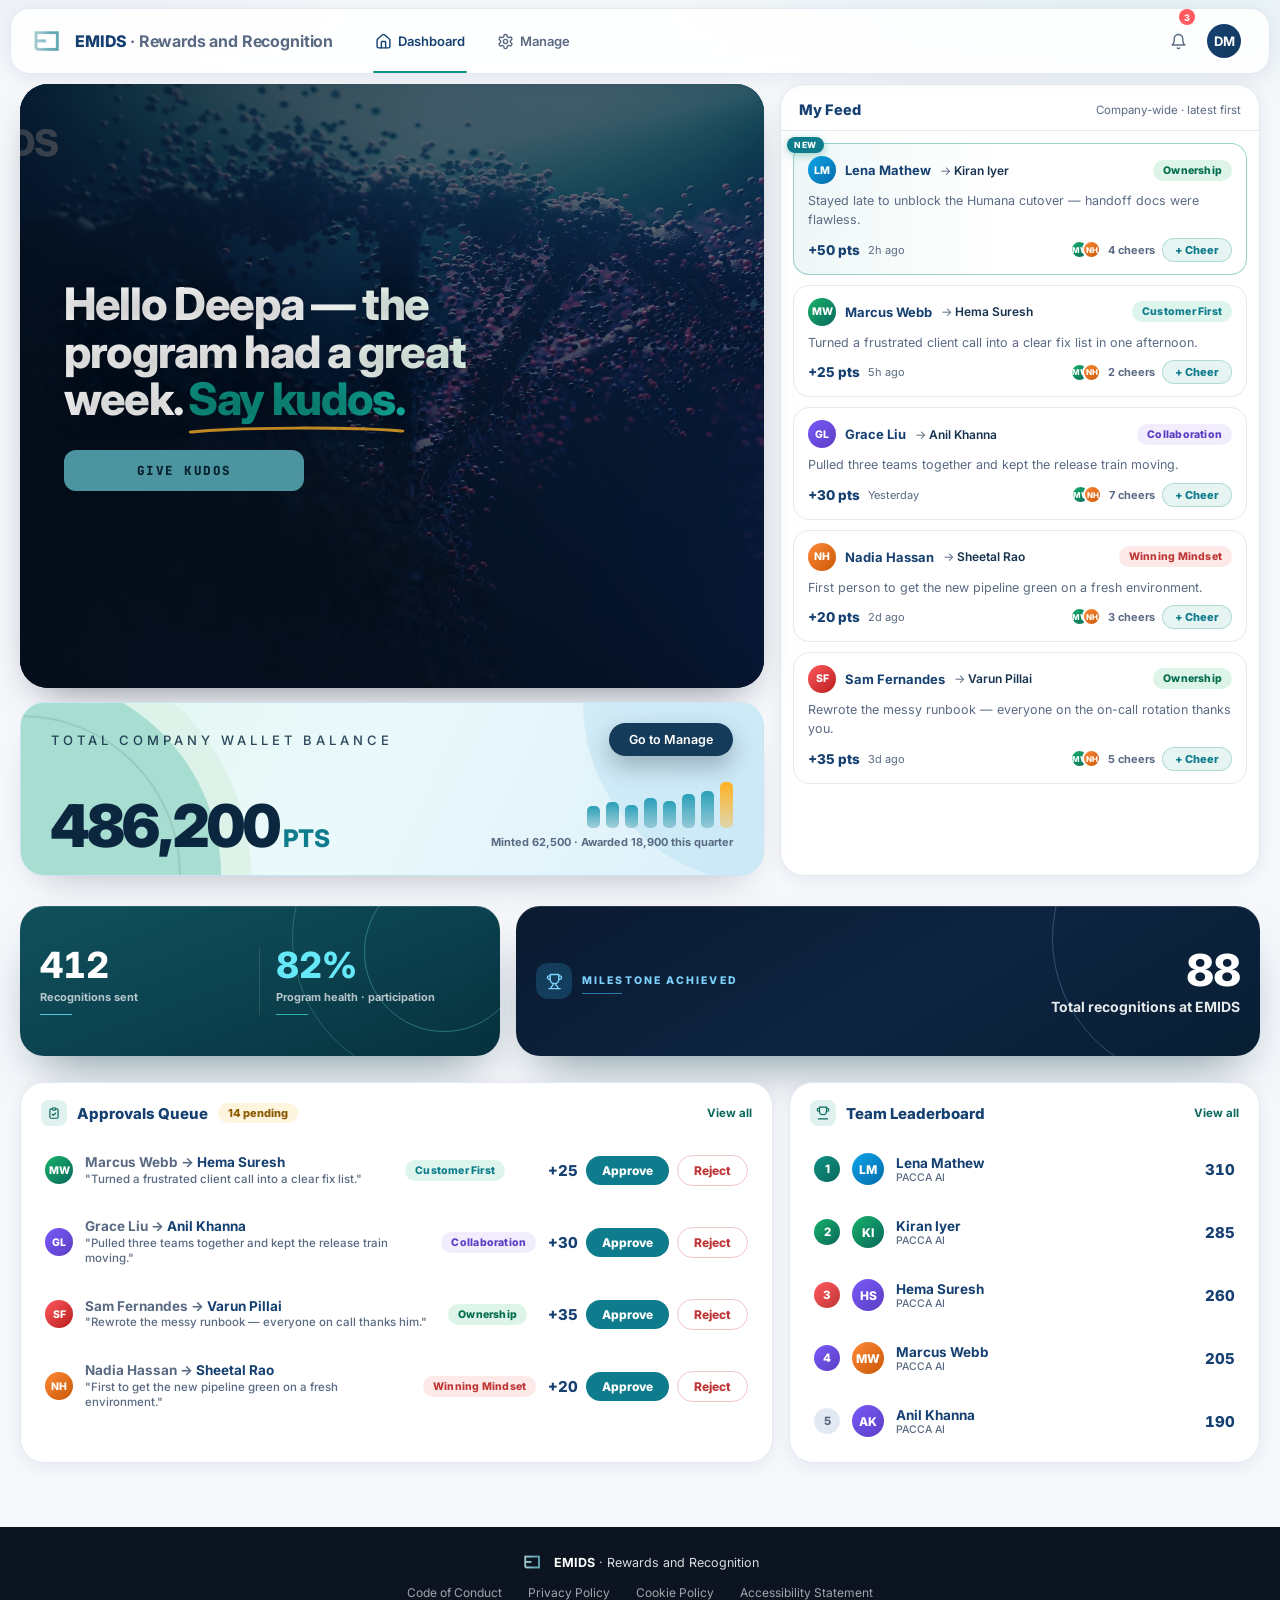
==== admin.html @ 4b15adf1 "EMIDS rewards portal - clickable dashboard wireframe (employee/leader/admin)" ====
<!doctype html>
<html lang="en">
<head>
<meta charset="utf-8">
<meta name="viewport" content="width=device-width, initial-scale=1">
<title>EMIDS · Rewards and Recognition</title>
<link rel="preconnect" href="https://fonts.googleapis.com">
<link rel="preconnect" href="https://fonts.gstatic.com" crossorigin>
<link href="https://fonts.googleapis.com/css2?family=Inter:wght@400;500;600;700;800;900&family=JetBrains+Mono:wght@700;800&display=swap" rel="stylesheet">
<link rel="stylesheet" href="css/wire.css">
</head>
<body>

<header class="topbar">
  <div class="h-row">
    <a class="brand" href="index.html">
      <img class="emids-ic" alt="emids" src="assets/emids-icon.png">
      <span class="b-name">EMIDS <span>· Rewards and Recognition</span></span>
    </a>
    <nav aria-label="Primary">
      <a class="item active" href="admin.html">
        <svg viewBox="0 0 24 24" fill="none" stroke="currentColor" stroke-width="2" stroke-linecap="round" stroke-linejoin="round" aria-hidden="true"><path d="M15 21v-8a1 1 0 0 0-1-1h-4a1 1 0 0 0-1 1v8"/><path d="M3 10a2 2 0 0 1 .709-1.528l7-6a2 2 0 0 1 2.582 0l7 6A2 2 0 0 1 21 10v9a2 2 0 0 1-2 2H5a2 2 0 0 1-2-2z"/></svg>
        Dashboard
      </a>
      <a class="item" href="manage.html">
        <svg viewBox="0 0 24 24" fill="none" stroke="currentColor" stroke-width="2" stroke-linecap="round" stroke-linejoin="round" aria-hidden="true"><path d="M12.22 2h-.44a2 2 0 0 0-2 2v.18a2 2 0 0 1-1 1.73l-.43.25a2 2 0 0 1-2 0l-.15-.08a2 2 0 0 0-2.73.73l-.22.38a2 2 0 0 0 .73 2.73l.15.1a2 2 0 0 1 1 1.72v.51a2 2 0 0 1-1 1.74l-.15.09a2 2 0 0 0-.73 2.73l.22.38a2 2 0 0 0 2.73.73l.15-.08a2 2 0 0 1 2 0l.43.25a2 2 0 0 1 1 1.73V20a2 2 0 0 0 2 2h.44a2 2 0 0 0 2-2v-.18a2 2 0 0 1 1-1.73l.43-.25a2 2 0 0 1 2 0l.15.08a2 2 0 0 0 2.73-.73l.22-.39a2 2 0 0 0-.73-2.73l-.15-.08a2 2 0 0 1-1-1.74v-.5a2 2 0 0 1 1-1.74l.15-.09a2 2 0 0 0 .73-2.73l-.22-.38a2 2 0 0 0-2.73-.73l-.15.08a2 2 0 0 1-2 0l-.43-.25a2 2 0 0 1-1-1.73V4a2 2 0 0 0-2-2z"/><circle cx="12" cy="12" r="3"/></svg>
        Manage
      </a>
    </nav>
    <span class="spacer"></span>
    <a class="bell" aria-label="Notifications" href="#">
      <svg viewBox="0 0 24 24" fill="none" stroke="currentColor" stroke-width="2" stroke-linecap="round" stroke-linejoin="round" aria-hidden="true"><path d="M6 8a6 6 0 0 1 12 0c0 7 3 9 3 9H3s3-2 3-9"/><path d="M10.3 21a1.94 1.94 0 0 0 3.4 0"/></svg>
      <span class="b-badge">3</span>
    </a>
    <a class="avatar admin" aria-label="Deepa Menon" href="#" title="Deepa Menon"><span class="a-face">DM</span></a>
  </div>
</header>

<section class="landing">
  <div class="landing-left">
    <div class="video-card">
      <video autoplay muted loop playsinline
             poster="assets/emids-hero.webp"
             src="assets/emids-site-hero.mp4"></video>
      <div class="veil"></div>
      <div class="copy">
        <h1>Hello Deepa — the program had a great week. <em>Say kudos.</em></h1>
        <a class="btn-kudos" href="recognize.html">Give Kudos</a>
      </div>
    </div>

    <div class="wallet-card">
      <span class="ring-a" aria-hidden="true"></span>
      <span class="ring-b" aria-hidden="true"></span>
      <div class="w-in">
        <div class="w-top">
          <div class="w-label">Total Company Wallet Balance</div>
          <a class="btn-more" href="manage.html">Go to Manage</a>
        </div>
        <div class="w-row">
          <div><span class="w-val tnum">486,200</span> <span class="w-unit">PTS</span></div>
          <div class="w-bars" aria-hidden="true">
            <div class="w-charts">
              <span style="--h:38%"></span><span style="--h:44%"></span><span style="--h:40%"></span><span style="--h:52%"></span><span style="--h:46%"></span><span style="--h:58%"></span><span style="--h:63%"></span><span class="hot" style="--h:80%"></span>
            </div>
            <span class="w-cap">Minted 62,500 · Awarded 18,900 this quarter</span>
          </div>
        </div>
      </div>
    </div>
  </div>

  <aside class="feed">
    <div class="feed-head">
      <h2>My Feed</h2>
      <span class="f-count">Company-wide · latest first</span>
    </div>
    <div class="feed-scroll">
      <article class="post new">
        <div class="p-top"><span class="av v1">LM</span><span class="p-name">Lena Mathew</span><span class="p-arrow">→ <b>Kiran Iyer</b></span><span class="p-chip val-ow">Ownership</span></div>
        <p>Stayed late to unblock the Humana cutover — handoff docs were flawless.</p>
        <div class="p-foot"><b class="p-pts">+50 pts</b><span class="p-time">2h ago</span><span class="p-react"><span class="p-stk"><span class="av v2">MW</span><span class="av v5">NH</span></span><span class="p-cher">4 cheers</span><button class="p-cheer" type="button">+ Cheer</button></span></div>
      </article>
      <article class="post">
        <div class="p-top"><span class="av v2">MW</span><span class="p-name">Marcus Webb</span><span class="p-arrow">→ <b>Hema Suresh</b></span><span class="p-chip val-cf">Customer First</span></div>
        <p>Turned a frustrated client call into a clear fix list in one afternoon.</p>
        <div class="p-foot"><b class="p-pts">+25 pts</b><span class="p-time">5h ago</span><span class="p-react"><span class="p-stk"><span class="av v2">MW</span><span class="av v5">NH</span></span><span class="p-cher">2 cheers</span><button class="p-cheer" type="button">+ Cheer</button></span></div>
      </article>
      <article class="post">
        <div class="p-top"><span class="av v3">GL</span><span class="p-name">Grace Liu</span><span class="p-arrow">→ <b>Anil Khanna</b></span><span class="p-chip val-co">Collaboration</span></div>
        <p>Pulled three teams together and kept the release train moving.</p>
        <div class="p-foot"><b class="p-pts">+30 pts</b><span class="p-time">Yesterday</span><span class="p-react"><span class="p-stk"><span class="av v2">MW</span><span class="av v5">NH</span></span><span class="p-cher">7 cheers</span><button class="p-cheer" type="button">+ Cheer</button></span></div>
      </article>
      <article class="post">
        <div class="p-top"><span class="av v5">NH</span><span class="p-name">Nadia Hassan</span><span class="p-arrow">→ <b>Sheetal Rao</b></span><span class="p-chip val-wm">Winning Mindset</span></div>
        <p>First person to get the new pipeline green on a fresh environment.</p>
        <div class="p-foot"><b class="p-pts">+20 pts</b><span class="p-time">2d ago</span><span class="p-react"><span class="p-stk"><span class="av v2">MW</span><span class="av v5">NH</span></span><span class="p-cher">3 cheers</span><button class="p-cheer" type="button">+ Cheer</button></span></div>
      </article>
      <article class="post">
        <div class="p-top"><span class="av v6">SF</span><span class="p-name">Sam Fernandes</span><span class="p-arrow">→ <b>Varun Pillai</b></span><span class="p-chip val-ow">Ownership</span></div>
        <p>Rewrote the messy runbook — everyone on the on-call rotation thanks you.</p>
        <div class="p-foot"><b class="p-pts">+35 pts</b><span class="p-time">3d ago</span><span class="p-react"><span class="p-stk"><span class="av v2">MW</span><span class="av v5">NH</span></span><span class="p-cher">5 cheers</span><button class="p-cheer" type="button">+ Cheer</button></span></div>
      </article>
    </div>
  </aside>
</section>

<section class="stats">
  <a class="stat-split" href="#">
    <span class="ring a" aria-hidden="true"></span>
    <span class="ring b" aria-hidden="true"></span>
    <span class="cols">
      <span class="half">
        <b class="s-num tnum">412</b>
        <span class="s-lab">Recognitions sent</span>
        <span class="s-bar"></span>
      </span>
      <span class="half">
        <b class="s-num tnum">82%</b>
        <span class="s-lab">Program health · participation</span>
        <span class="s-bar"></span>
      </span>
    </span>
  </a>
  <a class="stat-mile" href="#">
    <span class="ring a sky" aria-hidden="true"></span>
    <span class="m-id">
      <span class="m-badge">
        <svg viewBox="0 0 24 24" fill="none" stroke="currentColor" stroke-width="2" stroke-linecap="round" stroke-linejoin="round" aria-hidden="true"><path d="M6 9H4.5a2.5 2.5 0 0 1 0-5H6"/><path d="M18 9h1.5a2.5 2.5 0 0 0 0-5H18"/><path d="M4 22h16"/><path d="M10 14.66V17c0 .55-.47.98-.97 1.21C7.85 18.75 7 20.24 7 22"/><path d="M14 14.66V17c0 .55.47.98.97 1.21C16.15 18.75 17 20.24 17 22"/><path d="M18 2H6v7a6 6 0 0 0 12 0V2Z"/></svg>
      </span>
      <span><span class="m-name">Milestone achieved</span></span>
    </span>
    <span class="m-num">
      <b class="tnum">88</b>
      <span>Total recognitions at EMIDS</span>
    </span>
  </a>
</section>

<section class="hl-row">
  <section class="panel">
    <div class="head">
      <span class="p-ic"><svg viewBox="0 0 24 24" fill="none" stroke="currentColor" stroke-width="2" stroke-linecap="round" stroke-linejoin="round" aria-hidden="true"><path d="M9 5H7a2 2 0 0 0-2 2v12a2 2 0 0 0 2 2h10a2 2 0 0 0 2-2V7a2 2 0 0 0-2-2h-2"/><rect width="6" height="4" x="9" y="3" rx="2"/><path d="m9 14 2 2 4-4"/></svg></span>
      <h2>Approvals Queue</h2>
      <span class="q-count">14 pending</span>
      <a class="h-link" href="#">View all</a>
    </div>
    <div class="body">
      <div class="q-row">
        <span class="av v2">MW</span>
        <span class="q-who">Marcus Webb → <b>Hema Suresh</b><span class="q-msg">"Turned a frustrated client call into a clear fix list."</span></span>
        <span class="p-chip val-cf">Customer First</span>
        <span class="q-meta">
          <span class="lb-pts tnum">+25</span>
          <a class="q-btn ok" href="#">Approve</a>
          <a class="q-btn no" href="#">Reject</a>
        </span>
      </div>
      <div class="q-row">
        <span class="av v3">GL</span>
        <span class="q-who">Grace Liu → <b>Anil Khanna</b><span class="q-msg">"Pulled three teams together and kept the release train moving."</span></span>
        <span class="p-chip val-co">Collaboration</span>
        <span class="q-meta">
          <span class="lb-pts tnum">+30</span>
          <a class="q-btn ok" href="#">Approve</a>
          <a class="q-btn no" href="#">Reject</a>
        </span>
      </div>
      <div class="q-row">
        <span class="av v6">SF</span>
        <span class="q-who">Sam Fernandes → <b>Varun Pillai</b><span class="q-msg">"Rewrote the messy runbook — everyone on call thanks him."</span></span>
        <span class="p-chip val-ow">Ownership</span>
        <span class="q-meta">
          <span class="lb-pts tnum">+35</span>
          <a class="q-btn ok" href="#">Approve</a>
          <a class="q-btn no" href="#">Reject</a>
        </span>
      </div>
      <div class="q-row">
        <span class="av v5">NH</span>
        <span class="q-who">Nadia Hassan → <b>Sheetal Rao</b><span class="q-msg">"First to get the new pipeline green on a fresh environment."</span></span>
        <span class="p-chip val-wm">Winning Mindset</span>
        <span class="q-meta">
          <span class="lb-pts tnum">+20</span>
          <a class="q-btn ok" href="#">Approve</a>
          <a class="q-btn no" href="#">Reject</a>
        </span>
      </div>
    </div>
  </section>

  <section class="panel">
    <div class="head">
      <span class="p-ic"><svg viewBox="0 0 24 24" fill="none" stroke="currentColor" stroke-width="2" stroke-linecap="round" stroke-linejoin="round" aria-hidden="true"><path d="M6 9H4.5a2.5 2.5 0 0 1 0-5H6"/><path d="M18 9h1.5a2.5 2.5 0 0 0 0-5H18"/><path d="M4 22h16"/><path d="M18 2H6v7a6 6 0 0 0 12 0V2Z"/></svg></span>
      <h2>Team Leaderboard</h2>
      <a class="h-link" href="#">View all</a>
    </div>
    <div class="body">
      <div class="lb-row"><span class="rank-chip r1">1</span><span class="av v1">LM</span><span class="lb-name">Lena Mathew<span class="lb-team">PACCA AI</span></span><span class="lb-pts tnum">310</span></div>
      <div class="lb-row"><span class="rank-chip r2">2</span><span class="av v2">KI</span><span class="lb-name">Kiran Iyer<span class="lb-team">PACCA AI</span></span><span class="lb-pts tnum">285</span></div>
      <div class="lb-row"><span class="rank-chip r3">3</span><span class="av v3">HS</span><span class="lb-name">Hema Suresh<span class="lb-team">PACCA AI</span></span><span class="lb-pts tnum">260</span></div>
      <div class="lb-row"><span class="rank-chip r4">4</span><span class="av v5">MW</span><span class="lb-name">Marcus Webb<span class="lb-team">PACCA AI</span></span><span class="lb-pts tnum">205</span></div>
      <div class="lb-row"><span class="rank-chip rx">5</span><span class="av v3">AK</span><span class="lb-name">Anil Khanna<span class="lb-team">PACCA AI</span></span><span class="lb-pts tnum">190</span></div>
    </div>
  </section>
</section>

<footer class="footer">
  <div class="f-brand">
    <img alt="" src="assets/emids-icon.png">
    <span class="f-name"><b>EMIDS</b> · Rewards and Recognition</span>
  </div>
  <nav>
    <a href="#">Code of Conduct</a>
    <a href="#">Privacy Policy</a>
    <a href="#">Cookie Policy</a>
    <a href="#">Accessibility Statement</a>
  </nav>
</footer>

<script>
(() => {
  document.querySelectorAll('.p-cheer').forEach(b => b.addEventListener('click', () => {
    if (b.classList.contains('on')) return;
    b.classList.add('on');
    b.textContent = 'Cheered';
    const c = b.parentElement.querySelector('.p-cher');
    c.textContent = (parseInt(c.textContent, 10) + 1) + ' cheers';
  }));
})();
</script></body>
</html>
---- css/wire.css ----
/* Applause wireframe — components matched to the EMIDS rewards POC */
:root {
  --navy: #154071;
  --navy-deep: #0a2038;
  --ink: #16324f;
  --muted: #5a6a83;
  --line: #e3e9f2;
  --page: #f6f8fc;
  --brand: #0e9384;
  --brand-deep: #0a675c;
  --brand-soft: #dff2ef;
  --coral: #ff5a5f;
  --gold: #ffb224;
  --gold-soft: #fff4de;
  --gold-ink: #8a5a00;
  --shadow-lift: 0 12px 32px rgba(10, 31, 68, 0.12);
}
* { box-sizing: border-box; margin: 0; }
body {
  font-family: Inter, system-ui, sans-serif;
  background:
    radial-gradient(760px 280px at 88% -70px, rgba(14, 147, 132, 0.1), transparent 70%),
    radial-gradient(560px 240px at 3% -80px, rgba(21, 64, 113, 0.07), transparent 70%),
    var(--page);
  color: var(--ink);
  -webkit-font-smoothing: antialiased;
  text-rendering: optimizeLegibility;
  display: flex; flex-direction: column; min-height: 100dvh;
}
a { color: inherit; }
.tnum { font-variant-numeric: tabular-nums; }
.eyebrow {
  font-size: 11.5px; font-weight: 800; letter-spacing: .14em; text-transform: uppercase;
  color: var(--brand-deep);
}
::-webkit-scrollbar { width: 10px; height: 10px; }
::-webkit-scrollbar-track { background: transparent; }
::-webkit-scrollbar-thumb { background: rgba(14,147,132,.3); border-radius: 9999px; border: 3px solid var(--page); }

/* ---------- floating header card (POC header) ---------- */
.topbar {
  position: sticky; top: 8px; z-index: 30; margin: 8px 10px 0;
  border-radius: 20px; border: 1px solid var(--line);
  background: rgba(255,255,255,0.88); backdrop-filter: blur(10px);
  box-shadow: 0 4px 18px rgba(10, 31, 68, 0.07);
  padding: 0 20px;
}
.topbar .h-row {
  margin: 0 auto; max-width: 1560px;
  display: flex; align-items: stretch; gap: 8px; height: 64px;
}
.topbar .brand { display: flex; align-items: center; gap: 10px; margin-right: 20px; text-decoration: none; }
.topbar .brand img.emids-ic { width: 34px; height: 34px; object-fit: contain; display: block; }
.topbar .brand .b-name {
  font-size: 16px; font-weight: 800; letter-spacing: -0.01em; color: var(--navy);
}
.topbar .brand .b-name span { font-weight: 700; color: var(--muted); }
.topbar nav { display: flex; align-items: stretch; gap: 4px; }
.topbar nav a.item {
  position: relative; display: flex; align-items: center; gap: 6px;
  padding: 0 14px; border-radius: 12px; text-decoration: none;
  font-size: 13px; font-weight: 600; color: var(--muted); white-space: nowrap;
}
.topbar nav a.item svg { width: 17px; height: 17px; flex: none; }
.topbar nav a.item:hover { color: var(--ink); background: var(--page); }
.topbar nav a.item.active { color: var(--navy); }
.topbar nav a.item.active::after {
  content: ""; position: absolute; bottom: 0; left: 12px; height: 2.5px;
  width: calc(100% - 24px); border-radius: 999px; background: var(--brand);
}
.topbar .spacer { flex: 1; }
.topbar .bell {
  position: relative; display: grid; place-items: center;
  padding: 8px; border-radius: 999px; color: var(--muted); text-decoration: none;
}
.topbar .bell svg { width: 17px; height: 17px; }
.topbar .bell:hover { background: #f1f5f9; }
.topbar .bell i {
  position: absolute; right: 7px; top: 7px; width: 8px; height: 8px;
  border-radius: 999px; background: var(--coral);
}
.topbar .bell .b-badge {
  position: absolute; right: 0; top: 0; min-width: 16px; height: 16px;
  border-radius: 999px; background: var(--coral); color: #fff;
  font-size: 9px; font-weight: 800; display: grid; place-items: center; padding: 0 4px;
}
.topbar .avatar {
  display: flex; margin-left: 2px; padding: 2px 8px 2px 2px;
  border-radius: 999px; text-decoration: none; align-items: center;
}
.topbar .avatar:hover { background: #f1f5f9; }
.topbar .avatar .a-face {
  width: 34px; height: 34px; border-radius: 999px; color: #fff;
  font-size: 13px; font-weight: 700; display: grid; place-items: center;
  background: linear-gradient(135deg, #0ea5e9, var(--navy));
}
.topbar .avatar.admin .a-face { background: linear-gradient(135deg, var(--navy), #123a5e); }

/* ticker (leader) */
.ticker-wrap {
  margin: 10px auto 0; width: min(1560px, calc(100% - 40px));
  background: var(--gold-soft); border: 1px solid #f3e2b7; border-radius: 14px;
  overflow: hidden; padding: 7px 0;
}
.ticker { display: flex; gap: 56px; white-space: nowrap; animation: tick 30s linear infinite; width: max-content; }
.ticker span { font-size: 12.5px; color: var(--gold-ink); }
.ticker b { font-weight: 600; }
@keyframes tick { from { transform: translateX(0); } to { transform: translateX(-50%); } }

/* ---------- landing row: video left, My Feed right, wallet below video ---------- */
.landing {
  width: min(1560px, calc(100% - 40px)); margin: 10px auto 0;
  display: grid; grid-template-columns: 1.55fr 1fr; gap: 16px;
  align-items: stretch;
  height: calc(100dvh - 108px); min-height: 560px;
}
body:has(.ticker-wrap) .landing { height: calc(100dvh - 153px); }
.landing-left { display: flex; flex-direction: column; gap: 14px; min-width: 0; }

/* match video hero card (POC Hero) */
.video-card {
  position: relative; flex: 1; min-height: 210px;
  border-radius: 28px; overflow: hidden; background: #030d1c;
  box-shadow: 0 18px 44px -20px rgba(3, 13, 28, 0.55);
}
.video-card video, .video-card img.poster {
  position: absolute; inset: 0; width: 100%; height: 100%; object-fit: cover;
}
.video-card .veil {
  position: absolute; inset: 0; pointer-events: none;
  background: linear-gradient(90deg, rgba(3,13,28,0.8) 0%, rgba(3,13,28,0.62) 55%, rgba(3,13,28,0.58) 100%);
}
.video-card .copy {
  position: relative; z-index: 10; height: 100%;
  display: flex; flex-direction: column; justify-content: center; gap: 26px;
  padding: 40px 44px;
}
.video-card .copy h1 {
  font-size: clamp(32px, 3.5vw, 50px); font-weight: 800; line-height: 1.06;
  letter-spacing: -0.03em; max-width: 17ch;
  text-shadow: 0 2px 24px rgba(0, 0, 0, 0.35);
  background: linear-gradient(90deg, #fff 45%, #d9fbe9 100%);
  -webkit-background-clip: text; background-clip: text;
}
.video-card .copy h1, .video-card .copy h1 em { color: transparent; }
.video-card .copy h1 em {
  position: relative; font-style: normal;
  background: linear-gradient(100deg, var(--brand) 25%, #14b8a6 45%, var(--gold-ink) 62%, var(--brand) 88%);
  background-size: 240% 100%; -webkit-background-clip: text; background-clip: text;
  color: transparent; animation: shimmer-pan 7s linear infinite;
}
.video-card .copy h1 em::after {
  content: ""; position: absolute; left: 0; bottom: -8px; width: 100%; height: 8px;
  background: url('data:image/svg+xml;utf8,<svg xmlns="http://www.w3.org/2000/svg" height="8" viewBox="0 0 120 8" preserveAspectRatio="none"><path d="M2 6 C 30 1, 90 1, 118 5" fill="none" stroke="%23ffb224" stroke-width="3" stroke-linecap="round" opacity="0.75"/></svg>') no-repeat center/100%;
}
@keyframes shimmer-pan { from { background-position: 0% 0; } to { background-position: -240% 0; } }
.video-card .btn-kudos {
  display: inline-block; width: 240px; text-align: center; text-decoration: none;
  font-family: 'JetBrains Mono', ui-monospace, monospace;
  font-size: 12.5px; font-weight: 800; letter-spacing: 0.12em; text-transform: uppercase;
  color: #06222e; background: #4b94a0; border-radius: 12px; padding: 12px 18px;
}
.video-card .btn-kudos:hover { filter: brightness(1.08); }

/* wallet — POC points balance tile */
.wallet-card {
  position: relative; border-radius: 24px; padding: 20px 30px 22px; overflow: hidden;
  border: 1px solid #C9E4F2;
  background: linear-gradient(115deg, #E2F7F1 0%, #EAF9FB 45%, #DDEFFA 100%);
  box-shadow: 0 18px 40px -24px rgba(3, 13, 28, 0.35);
}
.wallet-card::before {
  content: ""; position: absolute; width: 460px; height: 460px; left: -230px; bottom: -230px;
  border-radius: 999px; background: #DDF3EA;
}
.wallet-card::after {
  content: ""; position: absolute; width: 360px; height: 360px; right: -180px; top: -180px;
  border-radius: 999px; background: rgba(183, 223, 241, 0.45);
}
.wallet-card .ring-a {
  position: absolute; width: 400px; height: 400px; left: -200px; bottom: -200px;
  border-radius: 999px; background: rgba(126, 205, 190, 0.55);
}
.wallet-card .ring-b {
  position: absolute; width: 320px; height: 320px; left: -160px; bottom: -160px;
  border-radius: 999px; border: 2px solid rgba(11, 39, 64, 0.1);
}
.wallet-card .w-in { position: relative; z-index: 10; }
.wallet-card .w-label {
  font-size: 13px; font-weight: 500; letter-spacing: 4px; text-transform: uppercase;
  color: rgba(11, 39, 64, 0.85);
}
.wallet-card .w-top { display: flex; align-items: center; justify-content: space-between; gap: 16px; }
.wallet-card .w-top .btn-more { margin-top: 0; padding: 9px 20px; font-size: 12.5px; }
.wallet-card .w-row { display: flex; align-items: flex-end; justify-content: space-between; gap: 24px; margin-top: 14px; }
.wallet-card .w-bars { display: flex; flex-direction: column; align-items: flex-end; gap: 7px; padding-bottom: 4px; }
.wallet-card .w-charts { display: flex; align-items: flex-end; gap: 6px; height: 58px; }
.wallet-card .w-charts span {
  width: 13px; border-radius: 5px; background: linear-gradient(180deg, #2AA0B9, rgba(14, 124, 140, 0.3));
  height: var(--h, 40%);
}
.wallet-card .w-charts span.hot { background: linear-gradient(180deg, #ffb224, rgba(255, 178, 36, 0.35)); }
.wallet-card .w-cap { font-size: 11px; font-weight: 700; color: var(--muted); }
.wallet-card .w-val {
  font-size: clamp(38px, 4.6vw, 62px); font-weight: 900; line-height: 0.85;
  color: #0B2740; letter-spacing: -0.04em;
}
.wallet-card .w-unit { font-size: clamp(17px, 1.9vw, 26px); font-weight: 800; color: #0E7C8C; letter-spacing: -0.01em; }
.wallet-card .w-sides { padding-bottom: 6px; font-size: 12.5px; color: var(--muted); display: flex; gap: 14px; }
.wallet-card .w-sides b { color: var(--ink); }
.wallet-card .btn-more {
  display: inline-block; margin-top: 14px; text-decoration: none;
  background: #153B5A; color: #fff; font-size: 14px; font-weight: 600;
  padding: 13px 34px; border-radius: 999px;
  box-shadow: 0 10px 24px rgba(3, 13, 28, 0.28);
}
.wallet-card .btn-more:hover { filter: brightness(1.1); }

/* ---------- My Feed (right rail) ---------- */
.feed {
  background: #fff; border: 1px solid var(--line); border-radius: 24px;
  box-shadow: 0 4px 18px rgba(10, 31, 68, 0.07);
  display: flex; flex-direction: column; min-width: 0; overflow: hidden;
}
.feed-head { padding: 16px 18px 12px; border-bottom: 1px solid var(--line); display: flex; align-items: center; gap: 8px; }
.feed-head h2 { font-size: 14.5px; font-weight: 800; color: var(--navy); }
.feed-head .f-count { margin-left: auto; font-size: 11.5px; color: var(--muted); }
.feed-scroll { overflow-y: auto; padding: 12px; display: flex; flex-direction: column; gap: 10px; flex: 1; }
.post {
  position: relative; border: 1px solid var(--line); border-radius: 16px; padding: 12px 14px;
  transition: transform 0.2s ease, box-shadow 0.2s ease, border-color 0.2s ease;
}
.post:hover { transform: translateY(-2px); box-shadow: 0 10px 24px -14px rgba(10, 31, 68, 0.25); border-color: rgba(14, 147, 132, 0.3); }
.post.new { border-color: rgba(14, 147, 132, 0.4); background: linear-gradient(90deg, rgba(14, 147, 132, 0.07), rgba(255, 255, 255, 0) 45%); }
.post.new::after {
  content: "NEW"; position: absolute; top: -7px; left: -7px;
  font-size: 8.5px; font-weight: 800; letter-spacing: 0.08em; color: #fff;
  background: #0E7C8C; padding: 3px 7px; border-radius: 999px;
  box-shadow: 0 2px 8px rgba(14, 147, 132, 0.4);
}
.post .p-top { display: flex; align-items: center; gap: 9px; margin-bottom: 7px; }
.av {
  width: 28px; height: 28px; border-radius: 999px; flex: none;
  display: grid; place-items: center; color: #fff; font-size: 10.5px; font-weight: 800;
}
.av.v1 { background: linear-gradient(135deg, #0ea5e9, #036aa9); }
.av.v2 { background: linear-gradient(135deg, #17b26a, #0a675c); }
.av.v3 { background: linear-gradient(135deg, #7a5af8, #5b3ec4); }
.av.v4 { background: linear-gradient(135deg, #38bdf8, #0e7c8c); }
.av.v5 { background: linear-gradient(135deg, #ff8938, #c95806); }
.av.v6 { background: linear-gradient(135deg, #ff5a5f, #b91c1c); }
.post .p-react { margin-left: auto; display: flex; align-items: center; gap: 7px; }
.post .p-stk { display: flex; }
.post .p-stk .av { width: 19px; height: 19px; font-size: 8px; border: 2px solid #fff; }
.post .p-stk .av + .av { margin-left: -7px; }
.post .p-cher { font-size: 11px; font-weight: 700; color: var(--muted); white-space: nowrap; }
.post .p-cheer {
  font: inherit; font-size: 11px; font-weight: 800; color: #0E7C8C;
  background: rgba(14, 147, 132, 0.1); border: 1px solid rgba(14, 147, 132, 0.25);
  border-radius: 999px; padding: 4px 12px; cursor: pointer; white-space: nowrap;
  transition: background 0.15s ease, color 0.15s ease, border-color 0.15s ease;
}
.post .p-cheer:hover { background: rgba(14, 147, 132, 0.2); }
.post .p-cheer.on { background: #ffb224; border-color: #ffb224; color: #3d2b00; cursor: default; }
.p-name { font-size: 13px; font-weight: 700; color: var(--navy); }
.p-arrow { font-size: 12px; color: var(--muted); }
.p-arrow b { color: var(--ink); font-weight: 600; }
.p-chip {
  margin-left: auto; font-size: 10.5px; font-weight: 800; padding: 4px 10px;
  border-radius: 999px; white-space: nowrap; letter-spacing: 0.02em;
}
.val-cf { background: #ddf5ec; color: #0e7c8c; }
.val-in { background: #fff1e2; color: #b45309; }
.val-co { background: #f1edfd; color: #5b3ec4; }
.val-ow { background: #ddf5e8; color: #046c4e; }
.val-wm { background: #fee9e9; color: #c03636; }
.post p { font-size: 12.5px; color: var(--muted); line-height: 1.55; }
.post .p-foot { display: flex; align-items: center; gap: 8px; margin-top: 8px; }
.post .p-pts { font-size: 13.5px; font-weight: 800; color: var(--navy); }
.post .p-time { font-size: 11px; color: var(--muted); }

/* ---------- section label ---------- */
.section-label { margin: 26px auto 12px; padding: 0 0; }

/* ---------- stat tiles (POC My Activity row) ---------- */
.stats {
  width: min(1560px, calc(100% - 40px)); margin: 30px auto 0;
  display: grid; grid-template-columns: 1fr 1.55fr; gap: 16px;
}
.stat-split {
  position: relative; overflow: hidden; border-radius: 24px; padding: 20px;
  background: linear-gradient(160deg, #10515b 0%, #0c4350 48%, #07313e 100%);
  border-color: rgba(255,255,255,0.1);
  box-shadow: inset 0 1px 0 rgba(255,255,255,0.12), 0 26px 52px -22px rgba(7, 49, 62, 0.55);
  display: flex; align-items: center; min-height: 150px;
  text-decoration: none;
}
.ring { position: absolute; pointer-events: none; border-radius: 999px; border: 1.5px solid rgba(103,222,222,0.25); }
.ring.a { right: -80px; top: -112px; width: 288px; height: 288px; }
.ring.b { right: -24px; bottom: 24px; width: 160px; height: 160px; border-color: rgba(103,222,222,0.35); }
.stat-split .cols { position: relative; z-index: 10; display: grid; width: 100%; grid-template-columns: 1fr 1fr; align-items: center; }
.stat-split .half { display: flex; flex-direction: column; justify-content: center; padding-right: 16px; border-right: 1px solid rgba(255,255,255,0.12); }
.stat-split .half:last-child { border-right: none; padding-left: 16px; padding-right: 0; }
.stat-split .s-num { font-size: 36px; font-weight: 800; line-height: 1; color: #fff; }
.stat-split .half:last-child .s-num { color: #67e8f9; }
.stat-split .s-lab { margin-top: 7px; font-size: 11px; font-weight: 700; color: rgba(255,255,255,0.7); }
.stat-split .s-bar { margin-top: 10px; height: 1px; width: 32px; }
.stat-split .half:first-child .s-bar { background: rgba(103, 232, 249, 0.8); }
.stat-split .half:last-child .s-bar { background: rgba(45, 212, 191, 0.8); }
.stat-mile {
  position: relative; overflow: hidden; border-radius: 24px; padding: 20px;
  background: linear-gradient(150deg, #0a1a31 0%, #0d2440 55%, #081e33 100%);
  box-shadow: inset 0 1px 0 rgba(255,255,255,0.12), 0 26px 52px -22px rgba(7, 49, 62, 0.55);
  display: flex; align-items: center; justify-content: space-between; min-height: 150px;
  text-decoration: none;
}
.ring.sky { border-color: rgba(147,197,253,0.28); }
.stat-mile .m-id { position: relative; z-index: 10; display: flex; align-items: center; gap: 10px; }
.stat-mile .m-badge {
  width: 36px; height: 36px; border-radius: 12px; background: rgba(56,189,248,0.2);
  color: #7dd3fc; display: grid; place-items: center;
}
.stat-mile .m-badge svg { width: 17px; height: 17px; }
.stat-mile .m-name { font-size: 10.5px; font-weight: 800; letter-spacing: 0.2em; text-transform: uppercase; color: #7dd3fc; }
.stat-mile .m-name::after { content: ""; display: block; margin-top: 5px; width: 40px; height: 1px; background: rgba(56,189,248,0.6); }
.stat-mile .m-num { position: relative; z-index: 10; text-align: right; }
.stat-mile .m-num b { display: block; font-size: 44px; font-weight: 800; line-height: 1; color: #fff; letter-spacing: -0.02em; }
.stat-mile .m-num span { margin-top: 6px; display: block; font-size: 14px; font-weight: 700; color: rgba(255,255,255,0.9); }

/* ---------- Team Highlights carousel (POC EoQ component, exact) ---------- */
.hl-row {
  width: min(1560px, calc(100% - 40px)); margin: 26px auto 64px;
  display: grid; grid-template-columns: 1.6fr 1fr; gap: 16px; align-items: stretch;
}
.hl-card {
  position: relative; overflow: hidden; color: #fff;
  border-radius: 24px; border: 1px solid var(--line); background: #fff;
  box-shadow: 0 1px 2px rgba(10, 31, 68, 0.06);
  min-height: 268px; padding: 0;
}
.hl-card .hs {
  position: absolute; inset: 0; display: flex; flex-direction: column; justify-content: space-between;
  opacity: 0; transition: opacity 0.7s ease; pointer-events: none;
}
.hl-card .hs.on { opacity: 1; pointer-events: auto; }
.hl-card .hs > img { position: absolute; inset: 0; width: 100%; height: 100%; object-fit: cover; }
.hl-card .hs .hs-veil { position: absolute; inset: 0; background: rgba(10, 32, 56, 0.55); }
.hl-card .hs .hs-top { position: relative; padding: 20px 20px 8px; }
.hl-card .hs .hl-eyebrow {
  display: flex; align-items: center; gap: 6px;
  font-family: 'JetBrains Mono', ui-monospace, monospace;
  font-size: 10.5px; font-weight: 800; letter-spacing: 0.16em; text-transform: uppercase;
  color: var(--gold);
}
.hl-card .hs .hl-eyebrow svg { width: 13px; height: 13px; }
.hl-card .hs .hl-tit { margin-top: 10px; max-width: 300px; font-size: 22px; font-weight: 800; line-height: 1.35; color: #fff; }
.hl-card .hs .hl-sub { margin-top: 6px; max-width: 300px; font-size: 12.5px; line-height: 1.65; color: rgba(255,255,255,0.75); }
.hl-card .hs .hl-actions { position: relative; display: flex; flex-wrap: wrap; align-items: center; gap: 8px; padding: 16px 20px 20px; }
.hl-card .hs .hl-btn {
  border-radius: 12px; padding: 10px 16px; font-size: 13px; font-weight: 800;
  background: var(--gold); color: #3d2b00; text-decoration: none;
}
.hl-card .hs .hl-btn.ghost { background: rgba(255,255,255,0.12); color: #fff; font-weight: 700; }
.hl-card .hs .hl-btn:hover { filter: brightness(1.05); }
.hl-dotrow { position: absolute; right: 16px; top: 16px; z-index: 20; display: flex; gap: 5px; }
.hl-dot { width: 7px; height: 7px; border-radius: 999px; background: rgba(255,255,255,0.4); border: none; cursor: pointer; padding: 0; }
.hl-dot.on { background: var(--gold); width: 18px; }

/* ---------- two panels ---------- */
.panels {
  width: min(1560px, calc(100% - 40px)); margin: 16px auto 0;
  display: grid; grid-template-columns: 1fr 1fr; gap: 16px; align-items: start;
}
.panels.one { grid-template-columns: 1fr; }
.panel {
  background: #fff; border: 1px solid var(--line); border-radius: 24px;
  box-shadow: 0 4px 18px rgba(10, 31, 68, 0.07);
}
.panel > .head { display: flex; align-items: center; gap: 10px; padding: 17px 20px 12px; }
.panel > .head .p-ic {
  width: 26px; height: 26px; border-radius: 8px; background: var(--brand-soft);
  color: var(--brand-deep); display: grid; place-items: center;
}
.panel > .head .p-ic svg { width: 14px; height: 14px; }
.panel > .head h2 { font-size: 15px; font-weight: 800; color: var(--navy); }
.panel > .head .h-link {
  margin-left: auto; font-size: 11.5px; font-weight: 700; color: var(--brand-deep);
  text-decoration: none;
}
.panel > .head select {
  margin-left: auto; font: inherit; font-size: 12px; font-weight: 700;
  border: 1px solid var(--line); border-radius: 999px; padding: 6px 14px;
  background: var(--brand-soft); color: var(--brand-deep);
}
.panel > .body { padding: 4px 12px 14px; display: flex; flex-direction: column; gap: 8px; }

/* announcements */
.ann { display: flex; gap: 12px; align-items: flex-start; padding: 10px 8px; }
.ann + .ann { border-top: 1px solid var(--line); }
.ann .a-date {
  flex: none; font-size: 10.5px; font-weight: 800; color: var(--gold-ink);
  background: var(--gold-soft); border-radius: 999px; padding: 4px 10px; margin-top: 1px;
  white-space: nowrap;
}
.ann .a-tit { font-size: 13px; font-weight: 700; color: var(--ink); }
.ann .a-sub { font-size: 11.5px; color: var(--muted); margin-top: 2px; display: block; }

/* leaderboard */
.lb-row { display: flex; align-items: center; gap: 12px; padding: 11px 12px; border-radius: 14px; }
.lb-row + .lb-row { border-top: 1px solid transparent; }
.lb-row.on { background: var(--brand-soft); }
.rank-chip {
  width: 26px; height: 26px; border-radius: 999px; flex: none;
  display: grid; place-items: center; font-size: 11.5px; font-weight: 800; color: #fff;
}
.rank-chip.r1 { background: linear-gradient(135deg, #0e9384, #0a675c); }
.rank-chip.r2 { background: linear-gradient(135deg, #17b26a, #0a675a); }
.rank-chip.r3 { background: linear-gradient(135deg, #ff5a5f, #c03636); }
.rank-chip.r4 { background: linear-gradient(135deg, #7a5af8, #5b3ec4); }
.rank-chip.rx { background: var(--line); color: var(--muted); }
.lb-row .av { width: 32px; height: 32px; font-size: 12px; }
.lb-name { font-size: 13.5px; font-weight: 700; color: var(--navy); }
.lb-team { display: block; font-size: 10.5px; color: var(--muted); font-weight: 500; }
.lb-pts { margin-left: auto; font-size: 15px; font-weight: 800; color: var(--navy); }
.you-pill {
  font-size: 10px; font-weight: 800; color: #046c4e; background: rgba(23,178,106,0.15);
  border-radius: 999px; padding: 3px 9px; margin-left: 8px;
}

/* ---------- recognition history page ---------- */
.page { width: min(1560px, calc(100% - 40px)); margin: 30px auto 64px; }
.ph-head { display: flex; align-items: flex-end; justify-content: space-between; gap: 20px; }
.ph-head h1 { font-size: 34px; font-weight: 900; color: var(--navy); letter-spacing: -0.03em; }
.ph-sub { margin-top: 5px; font-size: 13.5px; color: var(--muted); }
.ph-balance {
  display: flex; flex-direction: column; gap: 4px; text-align: right;
  border-radius: 18px; padding: 14px 26px;
  background: linear-gradient(115deg, #E2F7F1 0%, #EAF9FB 45%, #DDEFFA 100%);
  border: 1px solid #C9E4F2;
}
.ph-b-label { font-size: 10px; font-weight: 600; letter-spacing: 3px; text-transform: uppercase; color: rgba(11, 39, 64, 0.8); }
.ph-b-val { font-size: 14px; font-weight: 700; color: #0E7C8C; }
.ph-b-val b { font-size: 30px; font-weight: 900; color: #0B2740; letter-spacing: -0.03em; }

.tabs { display: flex; gap: 10px; margin: 24px 0 14px; }
.tab {
  font: inherit; font-size: 13px; font-weight: 800; color: var(--muted);
  background: #fff; border: 1px solid var(--line); border-radius: 999px; padding: 9px 22px;
  cursor: pointer; transition: all 0.18s ease;
}
.tab .t-n { margin-left: 6px; font-size: 11px; font-weight: 800; color: inherit; opacity: 0.75; }
.tab:hover { border-color: var(--brand); color: var(--brand-deep); }
.tab.on { background: var(--navy); border-color: var(--navy); color: #fff; }
.tab.on .t-n { opacity: 0.85; }

.h-list { display: flex; flex-direction: column; gap: 6px; }
.h-list[hidden] { display: none; }
.h-item { display: flex; align-items: center; gap: 14px; padding: 13px 14px; border-radius: 14px; transition: background 0.2s ease; }
.h-item:hover { background: var(--page); }
.h-item .av { width: 36px; height: 36px; font-size: 13px; }
.h-who { font-size: 13px; font-weight: 700; color: var(--muted); line-height: 1.35; min-width: 0; }
.h-who b { color: var(--navy); font-size: 14px; }
.h-msg { display: block; font-size: 12.5px; font-weight: 500; color: var(--muted); }
.h-item .p-chip { flex: none; }
.h-meta { margin-left: auto; flex: none; display: flex; flex-direction: column; align-items: flex-end; gap: 2px; }
.h-meta b { font-size: 15px; font-weight: 800; color: #0E7C8C; }
.h-date { font-size: 11.5px; font-weight: 700; color: var(--muted); }

/* approvals queue (admin) */
.q-count {
  font-size: 11px; font-weight: 800; color: var(--gold-ink); background: var(--gold-soft);
  border-radius: 999px; padding: 3px 10px;
}
.q-row { display: flex; align-items: center; gap: 12px; padding: 12px; border-radius: 14px; transition: background 0.2s ease; }
.q-row:hover { background: var(--page); }
.q-who { font-size: 13.5px; font-weight: 700; color: var(--muted); line-height: 1.3; }
.q-who b { color: var(--navy); }
.q-msg { display: block; font-size: 11.5px; font-weight: 500; color: var(--muted); }
.q-meta { margin-left: auto; display: flex; align-items: center; gap: 8px; flex: none; }
.q-btn {
  font-size: 12px; font-weight: 800; text-decoration: none;
  padding: 7px 16px; border-radius: 999px; transition: filter 0.15s ease;
}
.q-btn.ok { background: #0E7C8C; color: #fff; }
.q-btn.ok:hover { filter: brightness(1.1); }
.q-btn.no { background: #fff; color: #C03636; border: 1px solid #F3C6C6; }
.q-btn.no:hover { background: #fdf1f1; }

/* ---------- footer ---------- */
.footer { margin-top: auto; background: #0b1420; color: #fff; text-align: center; padding: 24px 16px 28px; }
.footer .f-brand { display: flex; align-items: center; justify-content: center; gap: 10px; }
.footer .f-brand img { width: 22px; height: 22px; object-fit: contain; }
.footer .f-brand .f-name { font-size: 12.5px; color: rgba(255,255,255,0.85); }
.footer .f-brand .f-name b { color: #fff; }
.footer nav { margin-top: 12px; display: flex; justify-content: center; gap: 26px; flex-wrap: wrap; }
.footer nav a { font-size: 12px; color: rgba(255,255,255,0.62); text-decoration: none; }
.footer nav a:hover { color: #fff; }

/* polish */
@keyframes rise-page { from { opacity: 0; transform: translateY(8px); } to { opacity: 1; transform: none; } }
body > * { animation: rise-page 0.4s cubic-bezier(0.22, 1, 0.36, 1) both; }
body > header.topbar { animation: none; }
.feed-scroll::-webkit-scrollbar { width: 6px; }
.feed-scroll::-webkit-scrollbar-thumb { background: #d4dcea; border: none; border-radius: 8px; }
.lb-row { transition: background 0.2s ease; }
.lb-row:hover { background: var(--page); }
.lb-row.on:hover { background: var(--brand-soft); }
.panel { transition: transform 0.25s ease, box-shadow 0.25s ease; }
.panel:hover { transform: translateY(-2px); box-shadow: 0 10px 28px -16px rgba(10, 31, 68, 0.22); }
.stat-split, .stat-mile { transition: transform 0.28s cubic-bezier(0.22, 1, 0.36, 1); }
.stat-split:hover, .stat-mile:hover { transform: translateY(-3px); }
.wallet-card { transition: transform 0.28s cubic-bezier(0.22, 1, 0.36, 1); }
.wallet-card:hover { transform: translateY(-2px); }

/* ---------- stub pages ---------- */
.stub {
  width: min(720px, calc(100% - 48px)); margin: 40px auto; background: #fff; border: 1px solid var(--line);
  border-radius: 20px; box-shadow: 0 4px 18px rgba(10, 31, 68, 0.07); padding: 44px; text-align: center;
}
.stub h1 { font-size: 20px; color: var(--navy); }
.stub p { font-size: 13px; color: var(--muted); margin-top: 8px; }
.stub .back { display: inline-block; margin-top: 20px; font-size: 13px; color: var(--brand-deep); text-decoration: none; }
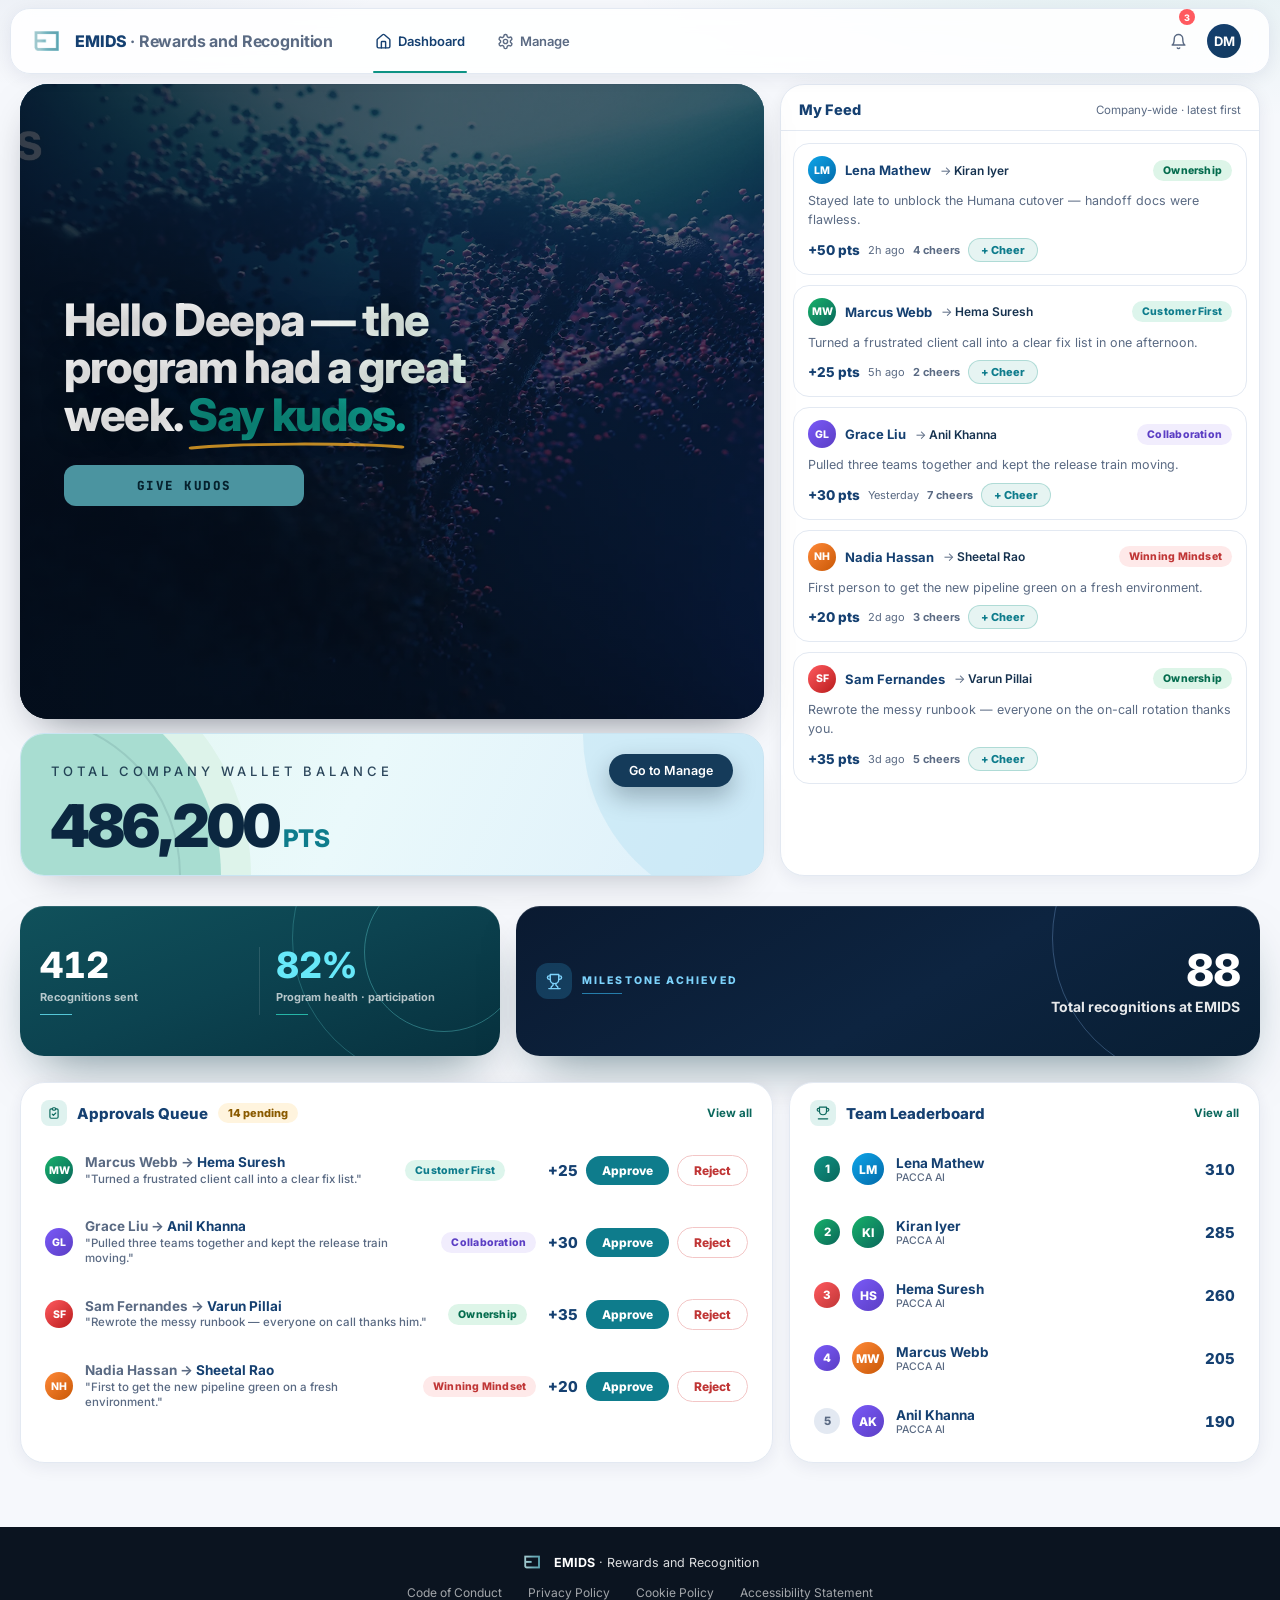
==== commit 2fec0d7f: "Calm employee/admin feeds, dismissible leader nudge, admin wallet cleanup" ====
--- a/admin.html
+++ b/admin.html
@@ -59,12 +59,6 @@
         </div>
         <div class="w-row">
           <div><span class="w-val tnum">486,200</span> <span class="w-unit">PTS</span></div>
-          <div class="w-bars" aria-hidden="true">
-            <div class="w-charts">
-              <span style="--h:38%"></span><span style="--h:44%"></span><span style="--h:40%"></span><span style="--h:52%"></span><span style="--h:46%"></span><span style="--h:58%"></span><span style="--h:63%"></span><span class="hot" style="--h:80%"></span>
-            </div>
-            <span class="w-cap">Minted 62,500 · Awarded 18,900 this quarter</span>
-          </div>
         </div>
       </div>
     </div>
@@ -76,30 +70,30 @@
       <span class="f-count">Company-wide · latest first</span>
     </div>
     <div class="feed-scroll">
-      <article class="post new">
+      <article class="post">
         <div class="p-top"><span class="av v1">LM</span><span class="p-name">Lena Mathew</span><span class="p-arrow">→ <b>Kiran Iyer</b></span><span class="p-chip val-ow">Ownership</span></div>
         <p>Stayed late to unblock the Humana cutover — handoff docs were flawless.</p>
-        <div class="p-foot"><b class="p-pts">+50 pts</b><span class="p-time">2h ago</span><span class="p-react"><span class="p-stk"><span class="av v2">MW</span><span class="av v5">NH</span></span><span class="p-cher">4 cheers</span><button class="p-cheer" type="button">+ Cheer</button></span></div>
+        <div class="p-foot"><b class="p-pts">+50 pts</b><span class="p-time">2h ago</span><span class="p-cher">4 cheers</span><button class="p-cheer" type="button">+ Cheer</button></span></div>
       </article>
       <article class="post">
         <div class="p-top"><span class="av v2">MW</span><span class="p-name">Marcus Webb</span><span class="p-arrow">→ <b>Hema Suresh</b></span><span class="p-chip val-cf">Customer First</span></div>
         <p>Turned a frustrated client call into a clear fix list in one afternoon.</p>
-        <div class="p-foot"><b class="p-pts">+25 pts</b><span class="p-time">5h ago</span><span class="p-react"><span class="p-stk"><span class="av v2">MW</span><span class="av v5">NH</span></span><span class="p-cher">2 cheers</span><button class="p-cheer" type="button">+ Cheer</button></span></div>
+        <div class="p-foot"><b class="p-pts">+25 pts</b><span class="p-time">5h ago</span><span class="p-cher">2 cheers</span><button class="p-cheer" type="button">+ Cheer</button></span></div>
       </article>
       <article class="post">
         <div class="p-top"><span class="av v3">GL</span><span class="p-name">Grace Liu</span><span class="p-arrow">→ <b>Anil Khanna</b></span><span class="p-chip val-co">Collaboration</span></div>
         <p>Pulled three teams together and kept the release train moving.</p>
-        <div class="p-foot"><b class="p-pts">+30 pts</b><span class="p-time">Yesterday</span><span class="p-react"><span class="p-stk"><span class="av v2">MW</span><span class="av v5">NH</span></span><span class="p-cher">7 cheers</span><button class="p-cheer" type="button">+ Cheer</button></span></div>
+        <div class="p-foot"><b class="p-pts">+30 pts</b><span class="p-time">Yesterday</span><span class="p-cher">7 cheers</span><button class="p-cheer" type="button">+ Cheer</button></span></div>
       </article>
       <article class="post">
         <div class="p-top"><span class="av v5">NH</span><span class="p-name">Nadia Hassan</span><span class="p-arrow">→ <b>Sheetal Rao</b></span><span class="p-chip val-wm">Winning Mindset</span></div>
         <p>First person to get the new pipeline green on a fresh environment.</p>
-        <div class="p-foot"><b class="p-pts">+20 pts</b><span class="p-time">2d ago</span><span class="p-react"><span class="p-stk"><span class="av v2">MW</span><span class="av v5">NH</span></span><span class="p-cher">3 cheers</span><button class="p-cheer" type="button">+ Cheer</button></span></div>
+        <div class="p-foot"><b class="p-pts">+20 pts</b><span class="p-time">2d ago</span><span class="p-cher">3 cheers</span><button class="p-cheer" type="button">+ Cheer</button></span></div>
       </article>
       <article class="post">
         <div class="p-top"><span class="av v6">SF</span><span class="p-name">Sam Fernandes</span><span class="p-arrow">→ <b>Varun Pillai</b></span><span class="p-chip val-ow">Ownership</span></div>
         <p>Rewrote the messy runbook — everyone on the on-call rotation thanks you.</p>
-        <div class="p-foot"><b class="p-pts">+35 pts</b><span class="p-time">3d ago</span><span class="p-react"><span class="p-stk"><span class="av v2">MW</span><span class="av v5">NH</span></span><span class="p-cher">5 cheers</span><button class="p-cheer" type="button">+ Cheer</button></span></div>
+        <div class="p-foot"><b class="p-pts">+35 pts</b><span class="p-time">3d ago</span><span class="p-cher">5 cheers</span><button class="p-cheer" type="button">+ Cheer</button></span></div>
       </article>
     </div>
   </aside>
--- a/css/wire.css
+++ b/css/wire.css
@@ -100,11 +100,22 @@
 .ticker-wrap {
   margin: 10px auto 0; width: min(1560px, calc(100% - 40px));
   background: var(--gold-soft); border: 1px solid #f3e2b7; border-radius: 14px;
-  overflow: hidden; padding: 7px 0;
-}
-.ticker { display: flex; gap: 56px; white-space: nowrap; animation: tick 30s linear infinite; width: max-content; }
-.ticker span { font-size: 12.5px; color: var(--gold-ink); }
-.ticker b { font-weight: 600; }
+  overflow: hidden; padding: 9px 14px;
+}
+.nudge { display: flex; align-items: center; gap: 12px; transition: opacity 0.3s ease, max-height 0.35s ease; }
+.ticker-wrap.leaving { opacity: 0; }
+.nudge .n-ic { flex: none; width: 30px; height: 30px; border-radius: 999px; background: rgba(255, 178, 36, 0.35); color: var(--gold-ink); display: grid; place-items: center; }
+.nudge .n-ic svg { width: 16px; height: 16px; }
+.nudge .n-text { font-size: 13px; color: var(--gold-ink); }
+.nudge .n-text b { font-weight: 800; font-size: 13.5px; }
+.nudge .n-text span { display: block; font-size: 11.5px; opacity: 0.85; }
+.nudge .n-x {
+  margin-left: auto; flex: none; border: none; background: rgba(255, 178, 36, 0.3);
+  color: var(--gold-ink); width: 26px; height: 26px; border-radius: 999px;
+  display: grid; place-items: center; cursor: pointer; transition: background 0.15s ease;
+}
+.nudge .n-x svg { width: 13px; height: 13px; }
+.nudge .n-x:hover { background: rgba(255, 178, 36, 0.55); }
 @keyframes tick { from { transform: translateX(0); } to { transform: translateX(-50%); } }
 
 /* ---------- landing row: video left, My Feed right, wallet below video ---------- */
